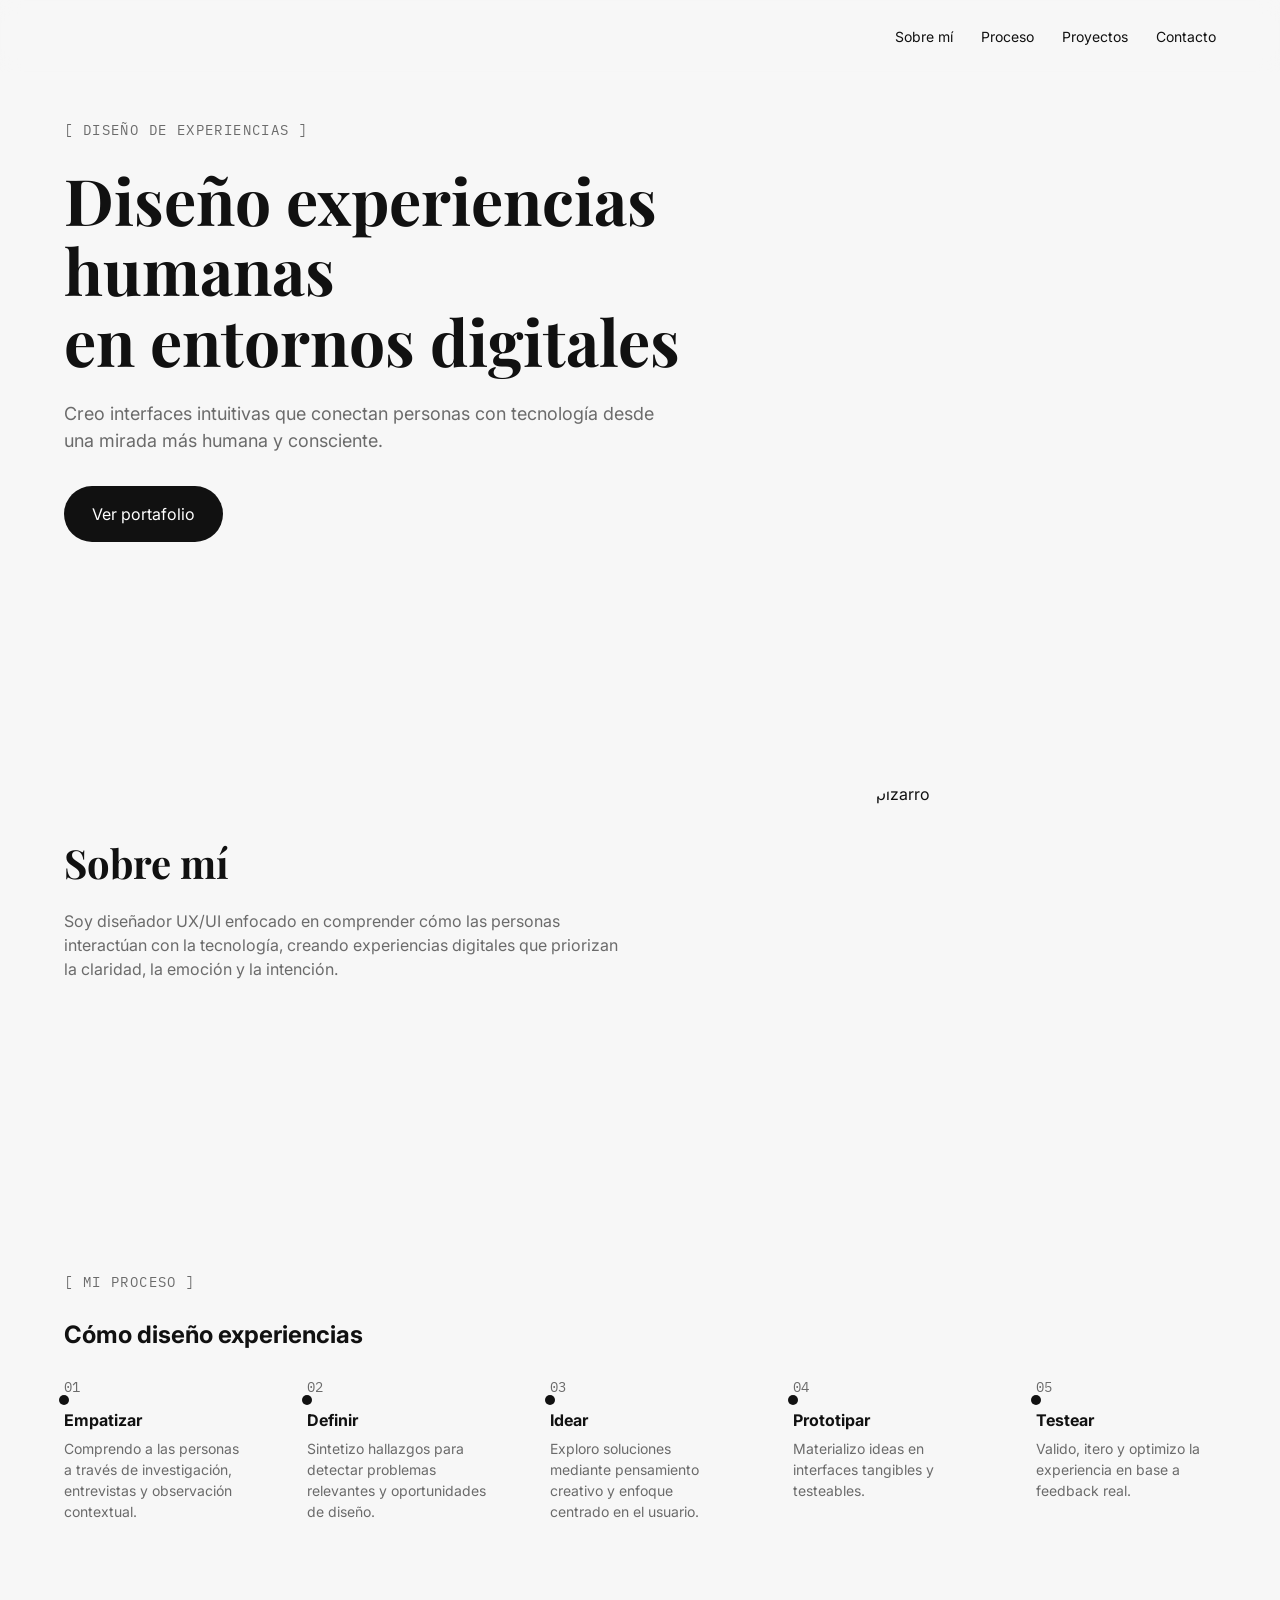
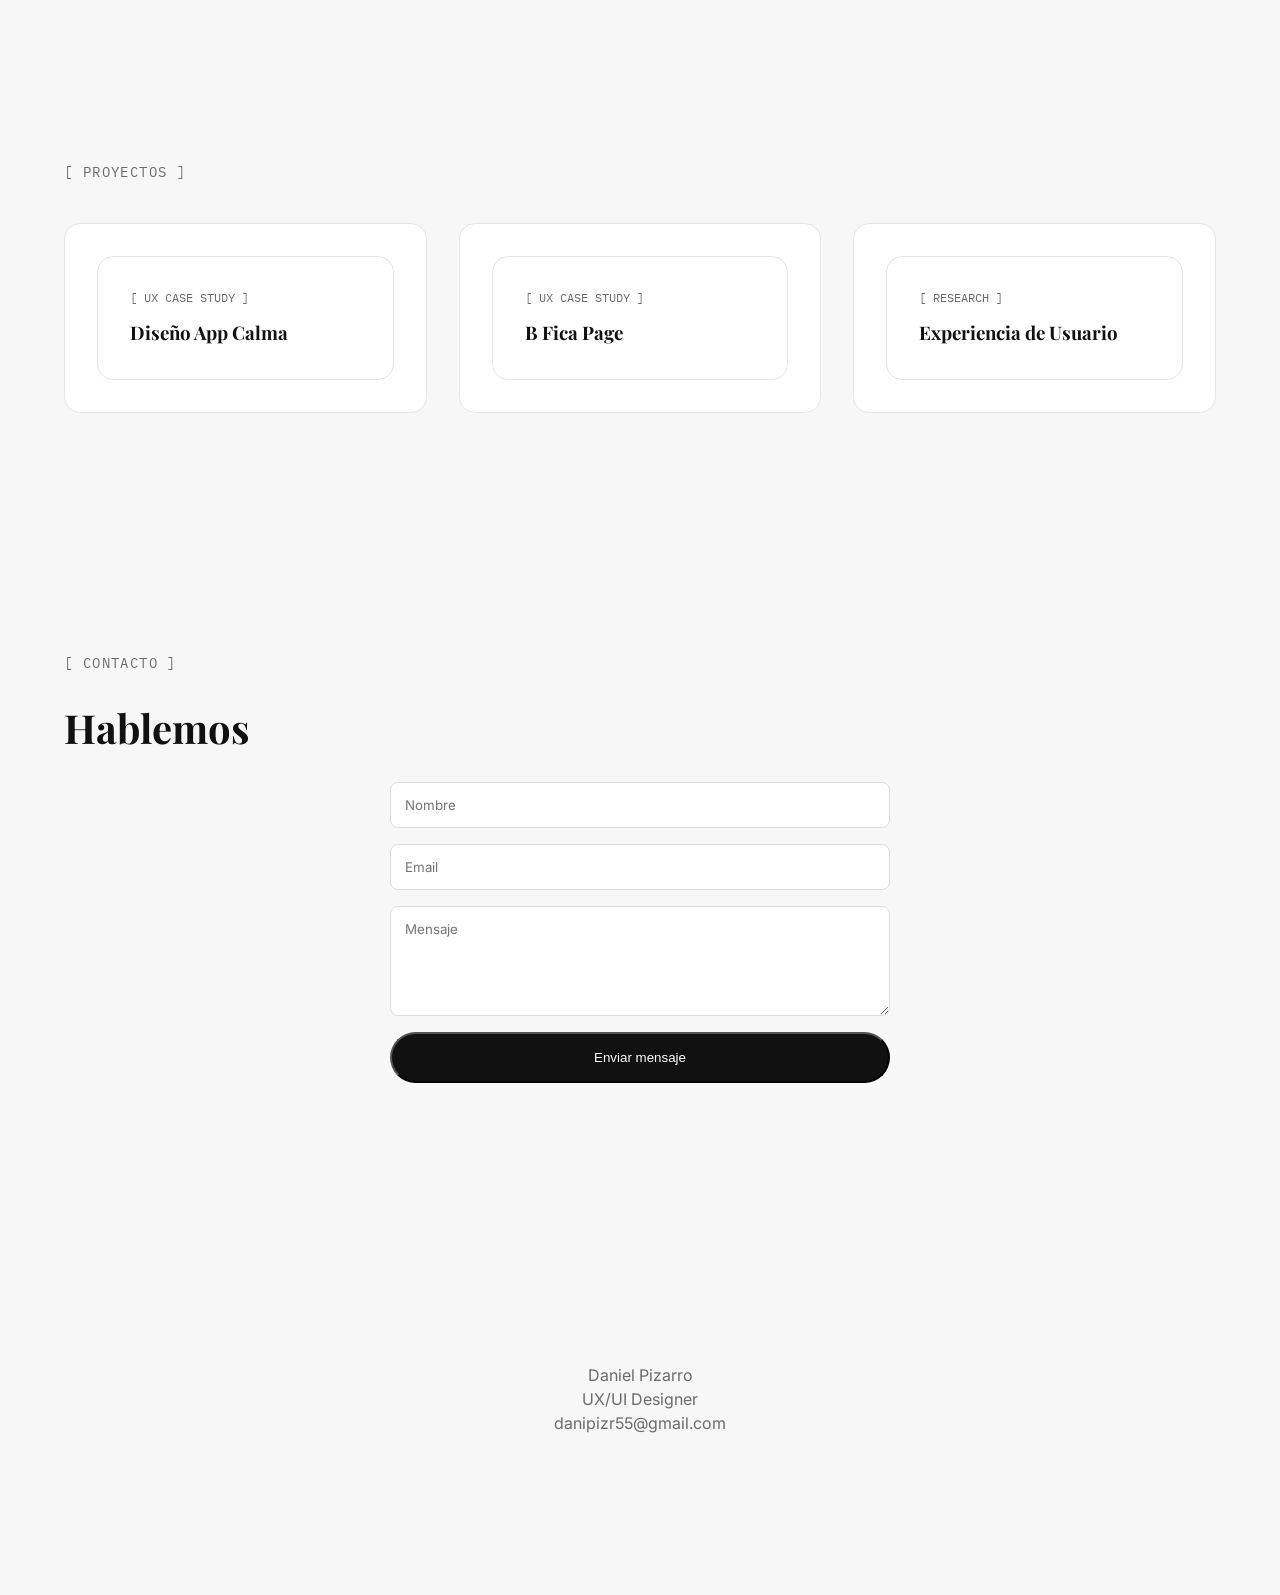
==== index.html @ aff78ce9 "Modifications to cards, images, and links" ====
<!doctype html>
<html lang="es">
  <head>
    <meta charset="UTF-8" />
    <meta name="viewport" content="width=device-width, initial-scale=1.0" />
    <title>Daniel Pizarro | UX/UI Designer | Human Digital Experience</title>

    <meta name="description" content="Portafolio UX/UI de Daniel Pizarro. Diseño experiencias humanas en entornos digitales, centradas en la claridad, la emoción y la conexión entre personas y tecnología.">

    <meta name="keywords" content="UX UI Chile, diseñador UX Chile, diseño de experiencia de usuario, interfaz de usuario, UX portfolio, Human Digital Experience">

    <meta name="author" content="Daniel Pizarro">
    <meta name="robots" content="index, follow">
    <meta property="og:title" content="Daniel Pizarro | UX/UI Designer">
    <meta property="og:description" content="Diseño experiencias humanas en entornos digitales. UX/UI con enfoque en conexión y claridad.">
    <meta property="og:type" content="website">
    <meta property="og:url" content="https://tuusuario.github.io/portafolio-ux/">
    <meta property="og:image" content="https://tuusuario.github.io/portafolio-ux/image/preview.png">
    <meta name="theme-color" content="#111111">
    <link rel="canonical" href="https://tuusuario.github.io/portafolio-ux/">
    <link rel="icon" href="image/favicon.png" type="image/png">
    <script type="application/ld+json">
              {
                "@context": "https://schema.org",
                "@type": "Person",
                "name": "Daniel Pizarro",
                "jobTitle": "UX/UI Designer",
                "url": "https://Danipizr.github.io/Portafolio_ux",
                "sameAs": [
                  "https://www.linkedin.com/in/daniel-patricio-pizarro-tapia-172256149/"
                ]
              }
</script>

    <!-- Google Fonts -->
    <link
      href="https://fonts.googleapis.com/css2?family=Playfair+Display:wght@400;500&family=Inter:wght@300;400;500&family=IBM+Plex+Mono:wght@400&display=swap"
      rel="stylesheet"    />
<!-- Enlace css -->
    <link rel="stylesheet" href="styles/base.css" />
    <link rel="stylesheet" href="styles/animacion.css"/>
<!-- Enlace js -->
    <script type="module" src="js/main.js" defer ></script>
    

  <body>
    <header>
            <nav class="navbar">
                <div class="container nav-content">
                    <p class="logo fade-in">DaniPiz</p>

                      <!-- BOTÓN HAMBURGUESA -->
                    <div class="menu-toggle" id="menu-toggle">☰</div>
                    <div class="nav-links" id="nav-links">
                      <a href="#about">Sobre mí</a>
                      <a href="#process">Proceso</a>
                      <a href="#projects">Proyectos</a>
                    <a href="#contact">Contacto</a>
                    </div>
                </div>
            </nav>
    </header>

    <!-- HERO -->
    <section class="hero">
      <div class="container">
        <p class="label">[ DISEÑO DE EXPERIENCIAS ]</p>

        <h1 class="hero-title hero-anim">
          Diseño experiencias humanas <br />
          en entornos digitales
        </h1>

        <p class="hero-description hero-anim delay-1">
          Creo interfaces intuitivas que conectan personas con tecnología desde
          una mirada más humana y consciente.
        </p>

        <a href="#projects" class="btn-primary hero-anim delay-2">
          Ver portafolio
        </a>

          </div>
    </section>

    <!-- SOBRE MI -->
<section class="about" id="about">
  <div class="container about-content">
    
    <div class="about-text">
      <h2>Sobre mí</h2>
      <p>
        Soy diseñador UX/UI enfocado en comprender cómo las personas
        interactúan con la tecnología, creando experiencias digitales que
        priorizan la claridad, la emoción y la intención.
      </p>
    </div>

    <div class="about-image">
      <img src="image/danielpizarro.png" alt="daniel pizarro" />
    </div>
  </div>
  </section>

     <!-- Proceso -->
  <section class="process" id="process">
  <div class="container">
    <p class="label">[ MI PROCESO ]</p>

    <h2>Cómo diseño experiencias</h2> <br>

    <div class="process-list">

      <div class="process-item">
        <span class="process-number">01</span>
        <div>
          <h3>Empatizar</h3>
          <p>Comprendo a las personas a través de investigación, entrevistas y observación contextual.</p>
        </div>
      </div>

      <div class="process-item">
        <span class="process-number">02</span>
        <div>
          <h3>Definir</h3>
          <p>Sintetizo hallazgos para detectar problemas relevantes y oportunidades de diseño.</p>
        </div>
      </div>

      <div class="process-item">
        <span class="process-number">03</span>
        <div>
          <h3>Idear</h3>
          <p>Exploro soluciones mediante pensamiento creativo y enfoque centrado en el usuario.</p>
        </div>
      </div>

      <div class="process-item">
        <span class="process-number">04</span>
        <div>
          <h3>Prototipar</h3>
          <p>Materializo ideas en interfaces tangibles y testeables.</p>
        </div>
      </div>

      <div class="process-item">
        <span class="process-number">05</span>
        <div>
          <h3>Testear</h3>
          <p>Valido, itero y optimizo la experiencia en base a feedback real.</p>
        </div>
      </div>

    </div>
  </div>
</section>
  <!-- PROYECTOS -->
<section class="projects" id="projects">
  <div class="container">
    <p class="label">[ PROYECTOS ]</p>

    <div class="project-grid">

      <div class="card">
      <a href="cases/proyecto-calma.html" class="card">
        <p class="card-label">[ UX CASE STUDY ]</p>
        <h3>Diseño App Calma</h3>
      </a>
      </div>
      
      
      <div class="card">
        <a href="cases/b_fica_page.html" class="card">
        <p class="card-label">[ UX CASE STUDY ]</p>
        <h3>B Fica Page</h3>
        </a>
      </div>

      <div class="card">
        <a href="#" class="card">
        <p class="card-label">[ RESEARCH ]</p>
        <h3>Experiencia de Usuario</h3>
        </a>
      </div>
      </div>
  </div>
</section>

<section class="contact" id="contact">
  <div class="container">
    <p class="label">[ CONTACTO ]</p>

    <h2>Hablemos</h2>

    <form class="contact-form">
      
      <input type="text" placeholder="Nombre" required />
      
      <input type="email" placeholder="Email" required />
      
      <textarea placeholder="Mensaje" rows="5" required></textarea>

      <button type="submit" class="btn-primary">
        Enviar mensaje
      </button>

    </form>
  </div>
</section>

    <!-- FOOTER -->
    <footer class="footer">
      <div class="container">
        <p>Daniel Pizarro</p>
        <p>UX/UI Designer</p>
        <p>danipizr55@gmail.com</p>
      </div>
    </footer>
  </body>
</html>
---- styles/base.css ----
/* RESET */
* {
  margin: 0;
  padding: 0;
  box-sizing: border-box;
}

/* VARIABLES */
:root {
  --color-bg: #f7f7f7;
  --color-text: #111111;
  --color-secondary: #6b6b6b;
}

/* Hace que la navegación se sienta fluida y profesional */
html {
  scroll-behavior: smooth;
}
/* BASE */
body {
  font-family: "Inter", sans-serif;
  background: var(--color-bg);
  color: var(--color-text);
  line-height: 1.5;
}

/* Esto “empuja” el scroll para que no tape el contenido */
section {
  scroll-margin-top: 100px;
}


/* CONTAINER */
.container {
  max-width: 1200px;
  margin: 0 auto;
  padding: 120px 24px;
}

/* LABEL */
.label {
  font-family: "IBM Plex Mono", monospace;
  font-size: 14px;
  letter-spacing: 0.1em;
  color: var(--color-secondary);
  margin-bottom: 24px;
}

.navbar {
  position: fixed;
  width: 100%;
  top: 0;
  background: rgba(247,247,247,0.8);
  backdrop-filter: blur(10px);
  z-index: 100;
}
/* Nav */
.nav-content {
  display: flex;
  justify-content: space-between;
  align-items: center;
  padding: 24px;
}

.logo {
  font-family: 'IBM Plex Mono', monospace;
  text-decoration: none;
  color: var(--color-text);
}

.nav-links a { 
  margin-left: 24px;
  text-decoration: none;
  color: var(--color-text);
  font-size: 14px;
} 
/* BOTÓN HAMBURGUESA */
.menu-toggle {
  display: none;
  font-size: 1.8rem;
  cursor: pointer;
}


/* HERO */
.hero-title {
  font-family: "Playfair Display", serif;
  font-size: 64px;
  line-height: 1.1;
  margin-bottom: 24px;
  max-width: 800px;
}

.hero-description {
  font-size: 18px;
  max-width: 600px;
  color: var(--color-secondary);
  margin-bottom: 32px;
}

/* BUTTON */
.btn-primary {
  display: inline-block;
  padding: 16px 28px;
  background: var(--color-text);
  color: white;
  text-decoration: none;
  border-radius: 999px;
  transition: 0.3s ease;
}

.btn-primary:hover {
  opacity: 0.8;
}

/* META */
.hero-meta {
  margin-top: 48px;
  font-family: "IBM Plex Mono", monospace;
  font-size: 14px;
  color: var(--color-secondary);
}

/* ABOUT */
.about h2 {
  font-family: "Playfair Display", serif;
  font-size: 40px;
  margin-bottom: 16px;
}

.about p {
  max-width: 600px;
  color: var(--color-secondary);
}

.about-content {
  display: flex;
  align-items: center;
  justify-content: space-between;
  gap: 2rem;
  flex-wrap: wrap;
}

.about-text {
  flex: 1;
  min-width: 280px;
}

.about-image {
  flex: 1;
  display: flex;
  justify-content: center;
}

.about-image img {
  width: 250px;
  height: 250px;
  object-fit: cover;
  border-radius: 50%; /* efecto circular */
  filter: grayscale(100%); /* estilo más conceptual */
  transition: all 0.4s ease;
}

.about-image img:hover {
  filter: grayscale(0%);
  transform: scale(1.05);
  border: 2px solid rgba(255,255,255,0.1);
}

/* PROCESS */
.process-list {
  display: flex;
  flex-direction: row;
  justify-content: space-between;
  gap: 40px;
  position: relative;
}

/* LÍNEA HORIZONTAL */
.process-list::before {
  content: "";
  position: absolute;
  top: 20px;
  left: 0;
  width: 100%;
  height: 1px;
  background: #ddd;
}

/* ITEM */
.process-item {
  display: flex;
  flex-direction: column;
  align-items: flex-start;
  max-width: 180px;
  position: relative;
}

/* NÚMERO */
.process-number {
  font-family: "IBM Plex Mono", monospace;
  font-size: 14px;
  color: var(--color-secondary);
  margin-bottom: 10px;
}

/* TEXTO */
.process-item h3 {
  font-size: 16px;
  margin-bottom: 6px;
}

.process-item p {
  font-size: 14px;
  color: var(--color-secondary);
}

@media (max-width: 768px) {

  .process-list {
    flex-direction: column;
    gap: 40px;
  }

  /* línea vertical */
  .process-list::before {
    top: 0;
    left: 10px;
    width: 1px;
    height: 100%;
  }

  .process-item {
    flex-direction: row;
    gap: 20px;
    max-width: 100%;
  }

  .process-number {
    min-width: 30px;
  }

}
/* PROJECTS */
.project-grid {
  display: grid;
  grid-template-columns: repeat(3, 1fr);
  gap: 32px;
  margin-top: 40px;
}

.card {
  padding: 32px;
  border: 1px solid #e5e5e5;
  border-radius: 16px;
  background: white;
  transition: 0.3s ease;
}

.card:hover {
  transform: translateY(-5px);
}

.card-label {
  font-family: "IBM Plex Mono", monospace;
  font-size: 12px;
  color: var(--color-secondary);
  margin-bottom: 12px;
}

.card h3 {
  font-family: "Playfair Display", serif;
}


/* formulario de contacto */
.contact h2 {
  font-family: "Playfair Display", serif;
  font-size: 40px;
  margin-bottom: 24px;
}

.contact-form {
  display: flex;
  flex-direction: column;
  gap: 16px;
  max-width: 500px;
  margin: auto;
}

.contact-form input,
.contact-form textarea {
  padding: 14px;
  border: 1px solid #ddd;
  border-radius: 8px;
  font-family: "Inter", sans-serif;
}

.contact-form input:focus,
.contact-form textarea:focus {
  outline: none;
  border-color: var(--color-text);
}
/* FOOTER */
.footer {
  padding: 40px 24px;
  text-align: center;
  color: var(--color-secondary);
}

/* RESPONSIVE */
@media (max-width: 900px) {
  .hero-title {
    font-size: 42px;
  }

  .project-grid {
    grid-template-columns: 1fr;
  }

  .container {
    padding: 24px 24px;
  }
}

/* MOBILE */
@media (max-width: 768px) {
  .menu-toggle {
    display: block;
  }

  .nav-links {
    position: absolute;
    top: 70px;
    right: 0;
    background:var(--color-bg);
    width: 100%;
    display: flex;
    flex-direction: column;
    align-items: center;
    gap: 1.5rem;
    /* padding: 2rem 0; */

    /* oculto por defecto */
    opacity: 0;
    transform: translateY(-10px);
    pointer-events: none;

    transition: all 0.3s ease;
  }


  .nav-links.active {
    opacity: 1;
    transform: translateY(0);
    pointer-events: auto;
  }
    .hero {
    padding-top: 140px; /* espacio para navbar */
  }

  .hero-title {
    font-size: 32px;
    line-height: 1.2;
  }

  .hero-description {
    font-size: 16px;
    line-height: 1.5;
  }

  .hero-meta {
    font-size: 12px;
  }

  .container {
    padding: 40px 20px;
  }
}


/* línea base */
.process-list::before {
  content: "";
  position: absolute;
  top: 20px;
  left: 0;
  width: 100%;
  height: 1px;
  background: #ddd;

  transform: scaleX(0);
  transform-origin: left;
  transition: transform 1s ease;
}

/* cuando aparece */
.process-list.visible::before {
  transform: scaleX(1);
}

.process-item {
  transition: transform 0.3s ease, opacity 0.3s ease;
}

.process-item:hover {
  transform: translateY(-8px);
}

/* efecto foco */
.process-list:hover .process-item {
  opacity: 0.4;
}

.process-list .process-item:hover {
  opacity: 1;
}

.process-item::before {
  content: "";
  position: absolute;
  top: 18px;
  left: -5px;
  width: 10px;
  height: 10px;
  background: var(--color-text);
  border-radius: 50%;
  transition: transform 0.3s ease;
}

.process-item:hover::before {
  transform: scale(1.5);
}

/* cases */
/* =========================
   CASE STUDY
========================= */

.case-hero h1 {
  font-family: "Playfair Display", serif;
  font-size: 48px;
  margin-bottom: 16px;
}

.case-subtitle {
  font-size: 18px;
  color: var(--color-secondary);
  max-width: 600px;
}

/* SECCIONES */
.case-section {
  padding: 80px 0;
}

/* GRID CONTEXTO */
.case-grid {
  display: grid;
  grid-template-columns: 2fr 1fr;
  gap: 40px;
}

.case-meta {
  font-size: 14px;
  color: var(--color-secondary);
}

/* TEXTO */
.case-text {
  max-width: 700px;
}

/* PROCESO */
.case-steps {
  display: grid;
  grid-template-columns: repeat(3, 1fr);
  gap: 24px;
  margin-top: 40px;
}

.step {
  border: 1px solid #eee;
  padding: 24px;
  border-radius: 12px;
  background: white;
  transition: 0.3s ease;
}

.step:hover {
  transform: translateY(-5px);
}

/* MOBILE */
@media (max-width: 768px) {

  .case-hero h1 {
    font-size: 32px;
  }

  .case-grid {
    grid-template-columns: 1fr;
  }

  .case-steps {
    grid-template-columns: 1fr;
  }

}
.card {
  text-decoration: none;
  color: inherit;
  display: block;
}
---- styles/animacion.css ----
.fade-in {
  opacity: 0;
  transform: translateY(20px);
  transition: all 0.6s ease;
}

.fade-in.visible {
  opacity: 1;
  transform: translateY(0);
}

.hero-anim {
  opacity: 0;
  transform: translateY(30px);
  animation: fadeUp 0.8s ease forwards;
}

.delay-1 {
  animation-delay: 0.3s;
}

.delay-2 {
  animation-delay: 0.6s;
}

@keyframes fadeUp {
  to {
    opacity: 1;
    transform: translateY(0);
  }
}
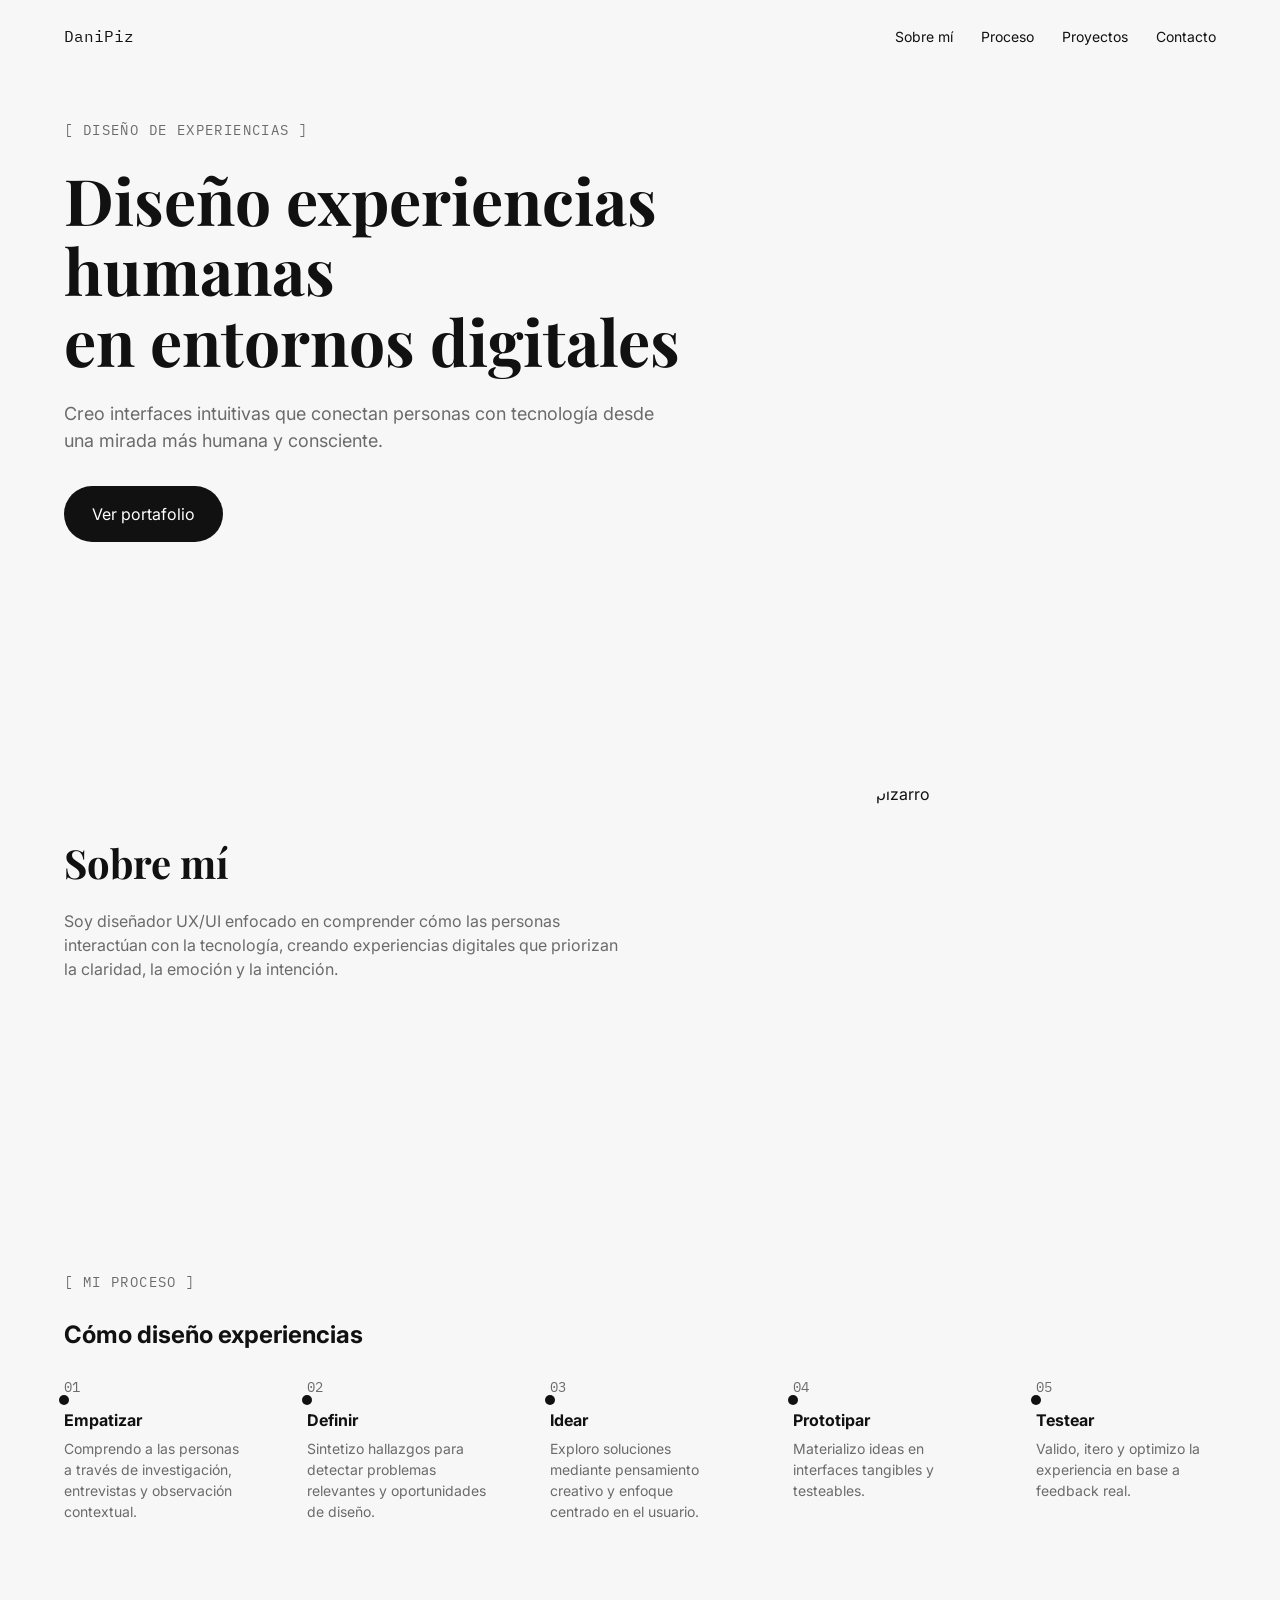
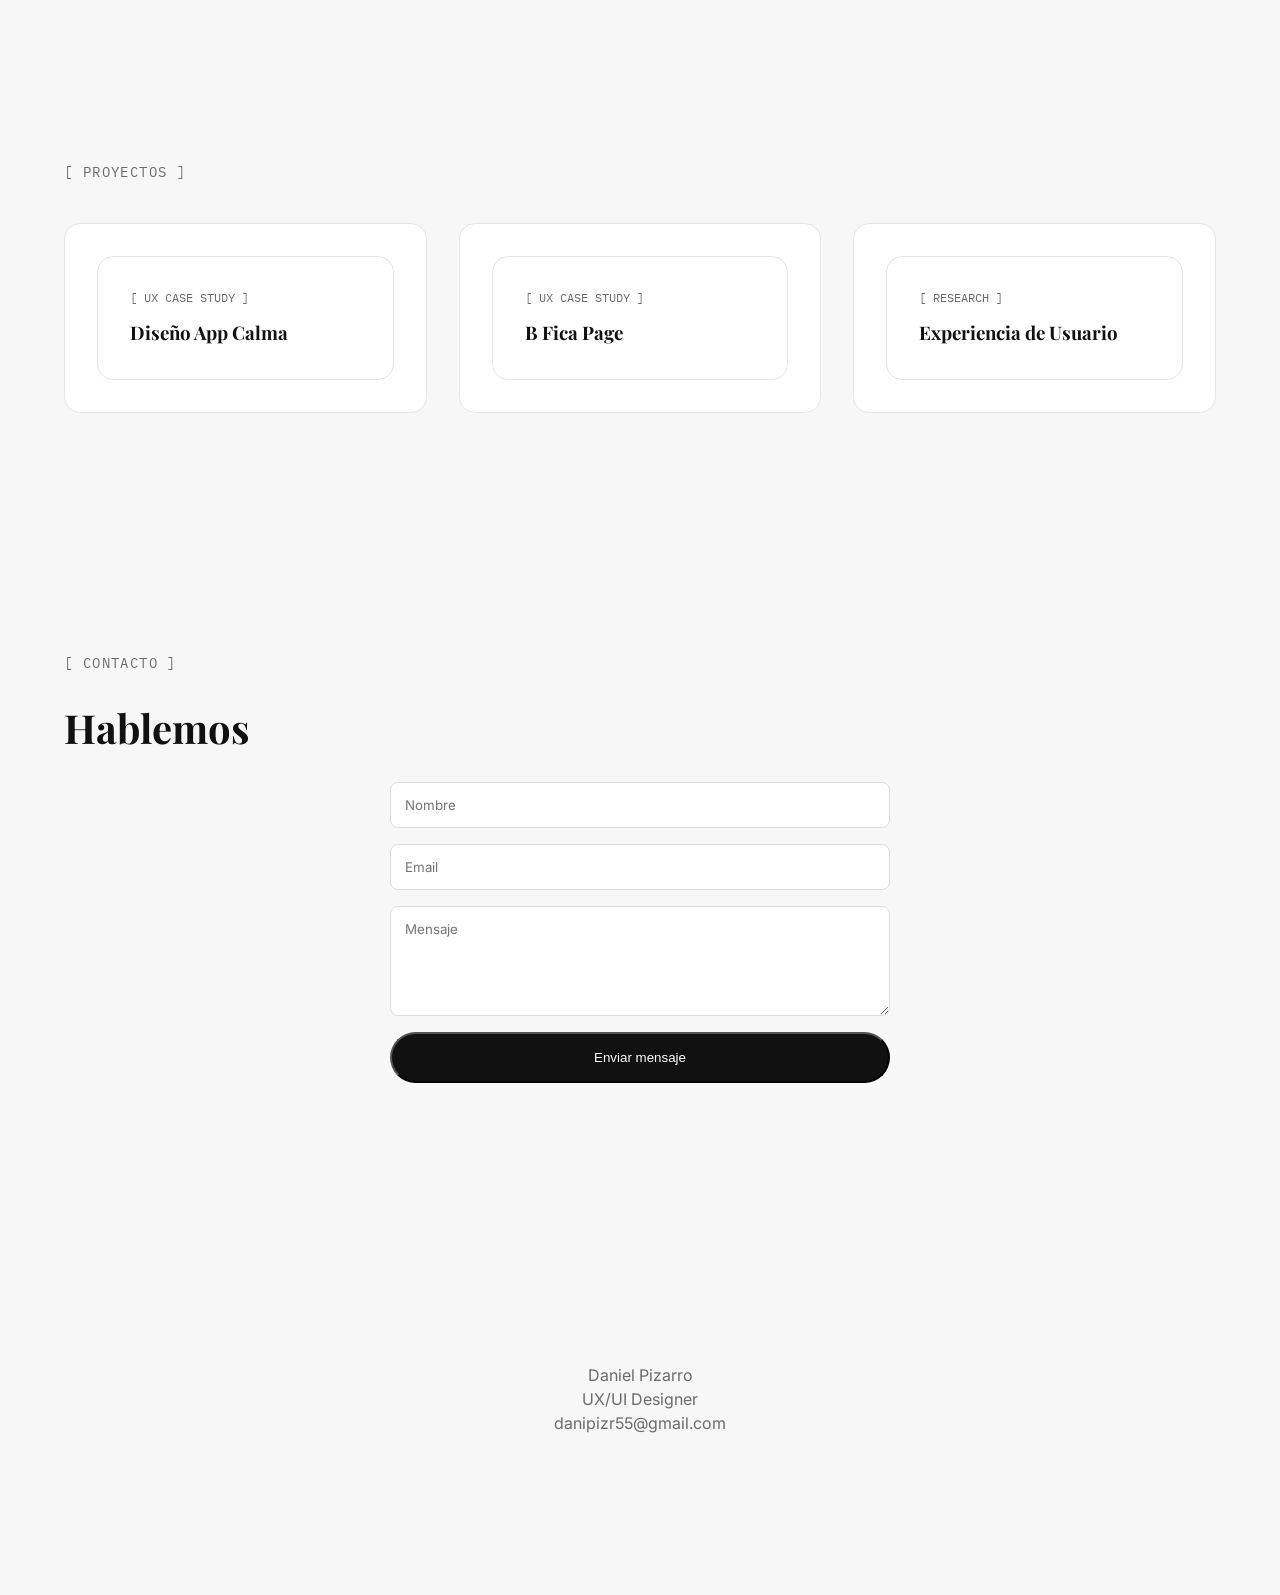
==== commit a03af078: "Ajustes image" ====
--- a/index.html
+++ b/index.html
@@ -47,7 +47,7 @@
     <header>
             <nav class="navbar">
                 <div class="container nav-content">
-                    <p class="logo fade-in">DaniPiz</p>
+                    <p class="logo">DaniPiz</p>
 
                       <!-- BOTÓN HAMBURGUESA -->
                     <div class="menu-toggle" id="menu-toggle">☰</div>
@@ -97,12 +97,12 @@
     </div>
 
     <div class="about-image">
-      <img src="image/danielpizarro.png" alt="daniel pizarro" />
+      <img src="./image/danielpizarro.png" alt="daniel pizarro" />
     </div>
   </div>
   </section>
 
-     <!-- Proceso -->
+      <!-- Proceso -->
   <section class="process" id="process">
   <div class="container">
     <p class="label">[ MI PROCESO ]</p>
--- a/styles/base.css
+++ b/styles/base.css
@@ -434,7 +434,7 @@
 
 /* cases */
 /* =========================
-   CASE STUDY
+    CASE STUDY
 ========================= */
 
 .case-hero h1 {
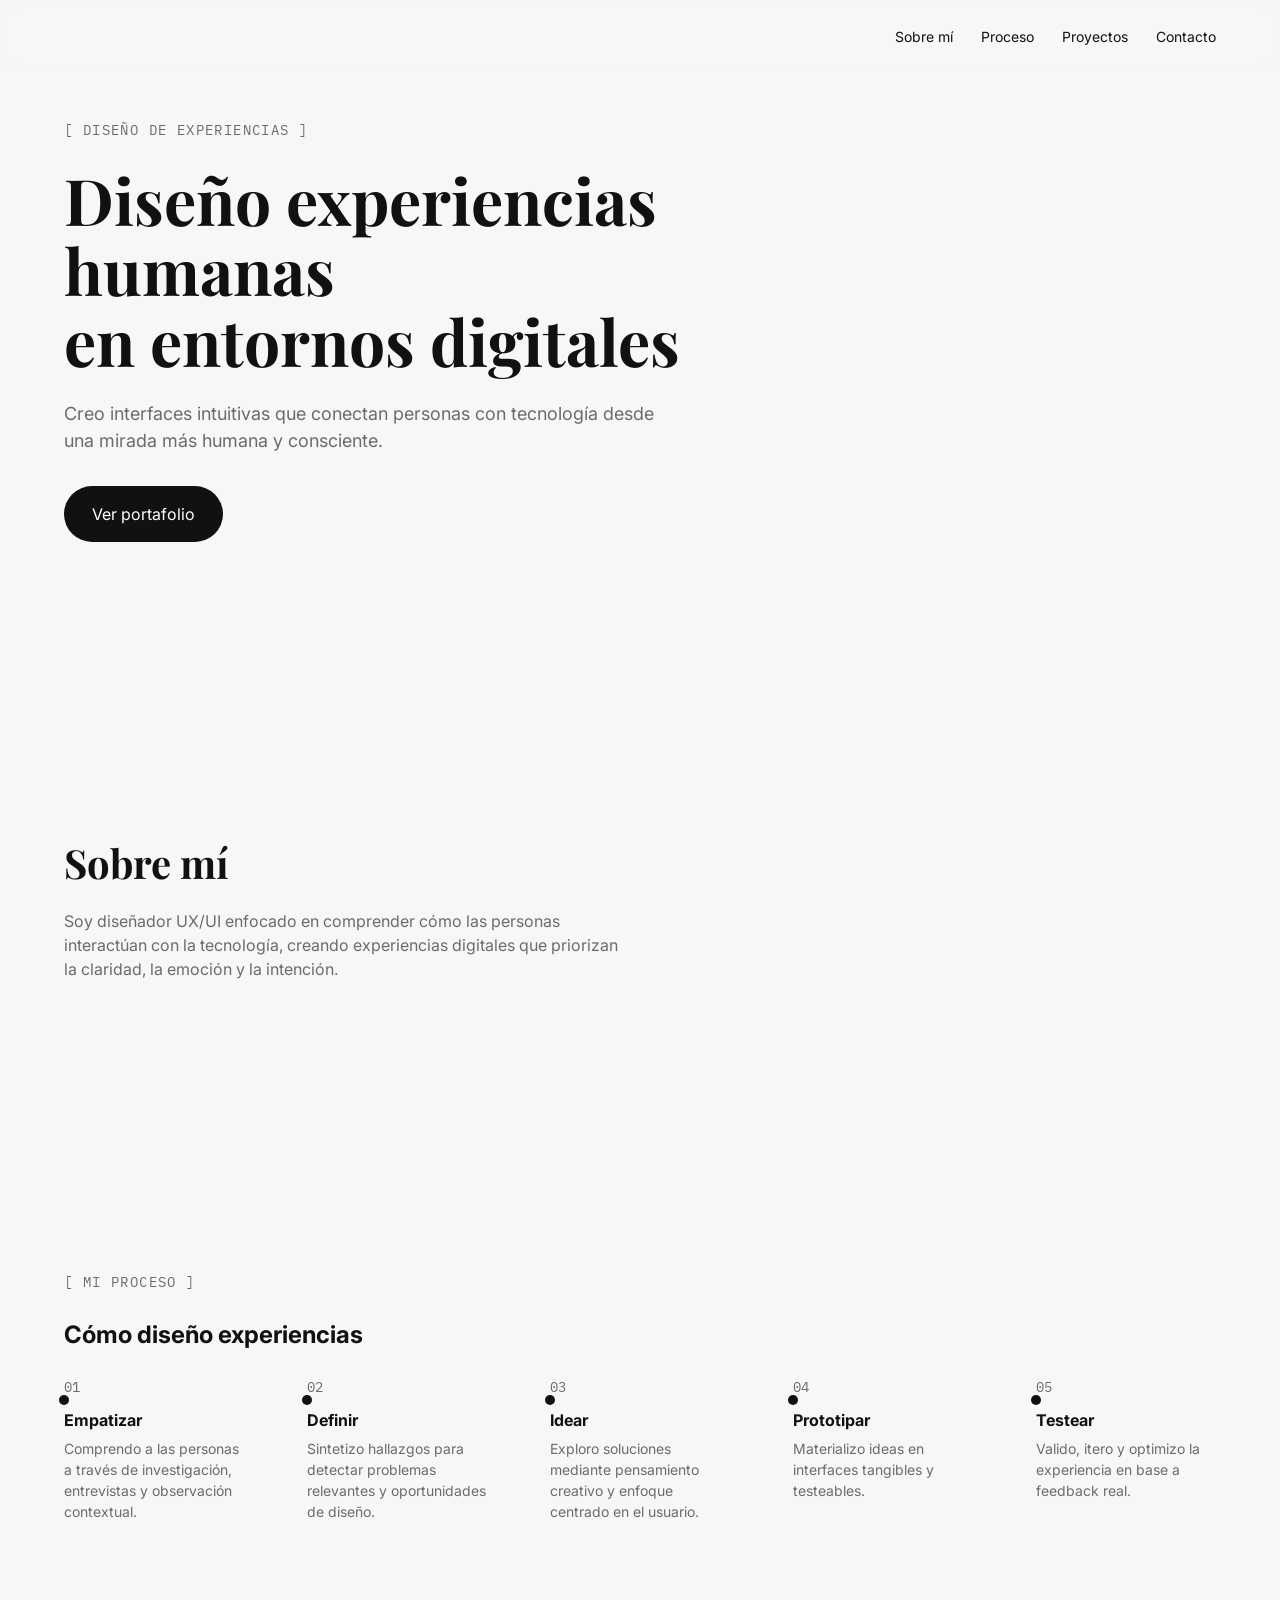
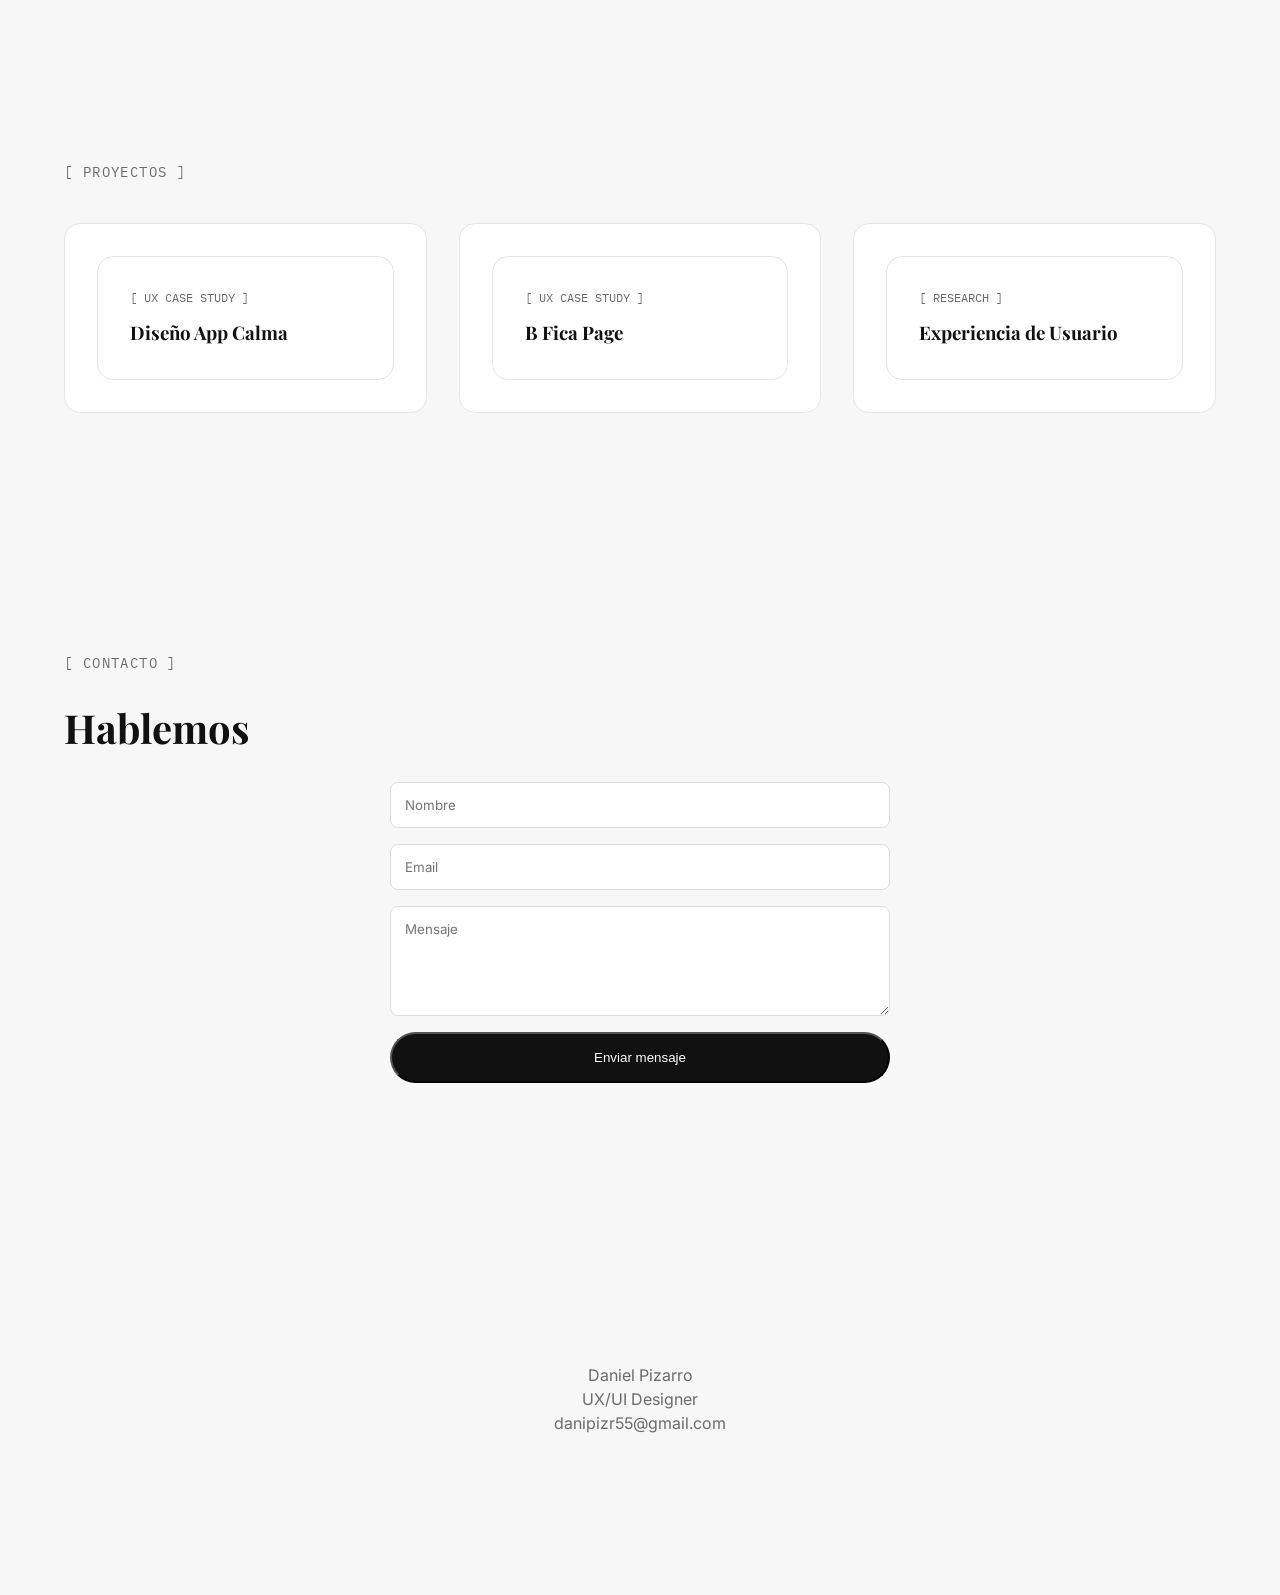
==== commit e9cecbcc: "js link" ====
--- a/index.html
+++ b/index.html
@@ -40,14 +40,14 @@
     <link rel="stylesheet" href="styles/base.css" />
     <link rel="stylesheet" href="styles/animacion.css"/>
 <!-- Enlace js -->
-    <script type="module" src="js/main.js" defer ></script>
+    <script  type="module" src="js/main.js" defer></script>
     
 
   <body>
     <header>
             <nav class="navbar">
                 <div class="container nav-content">
-                    <p class="logo">DaniPiz</p>
+                    <p class="logo fade-in">DaniPiz</p>
 
                       <!-- BOTÓN HAMBURGUESA -->
                     <div class="menu-toggle" id="menu-toggle">☰</div>
@@ -96,8 +96,8 @@
       </p>
     </div>
 
-    <div class="about-image">
-      <img src="./image/danielpizarro.png" alt="daniel pizarro" />
+    <div class="about-image fade-in">
+      <img src="image/danielpizarro.png" alt="daniel pizarro" />
     </div>
   </div>
   </section>
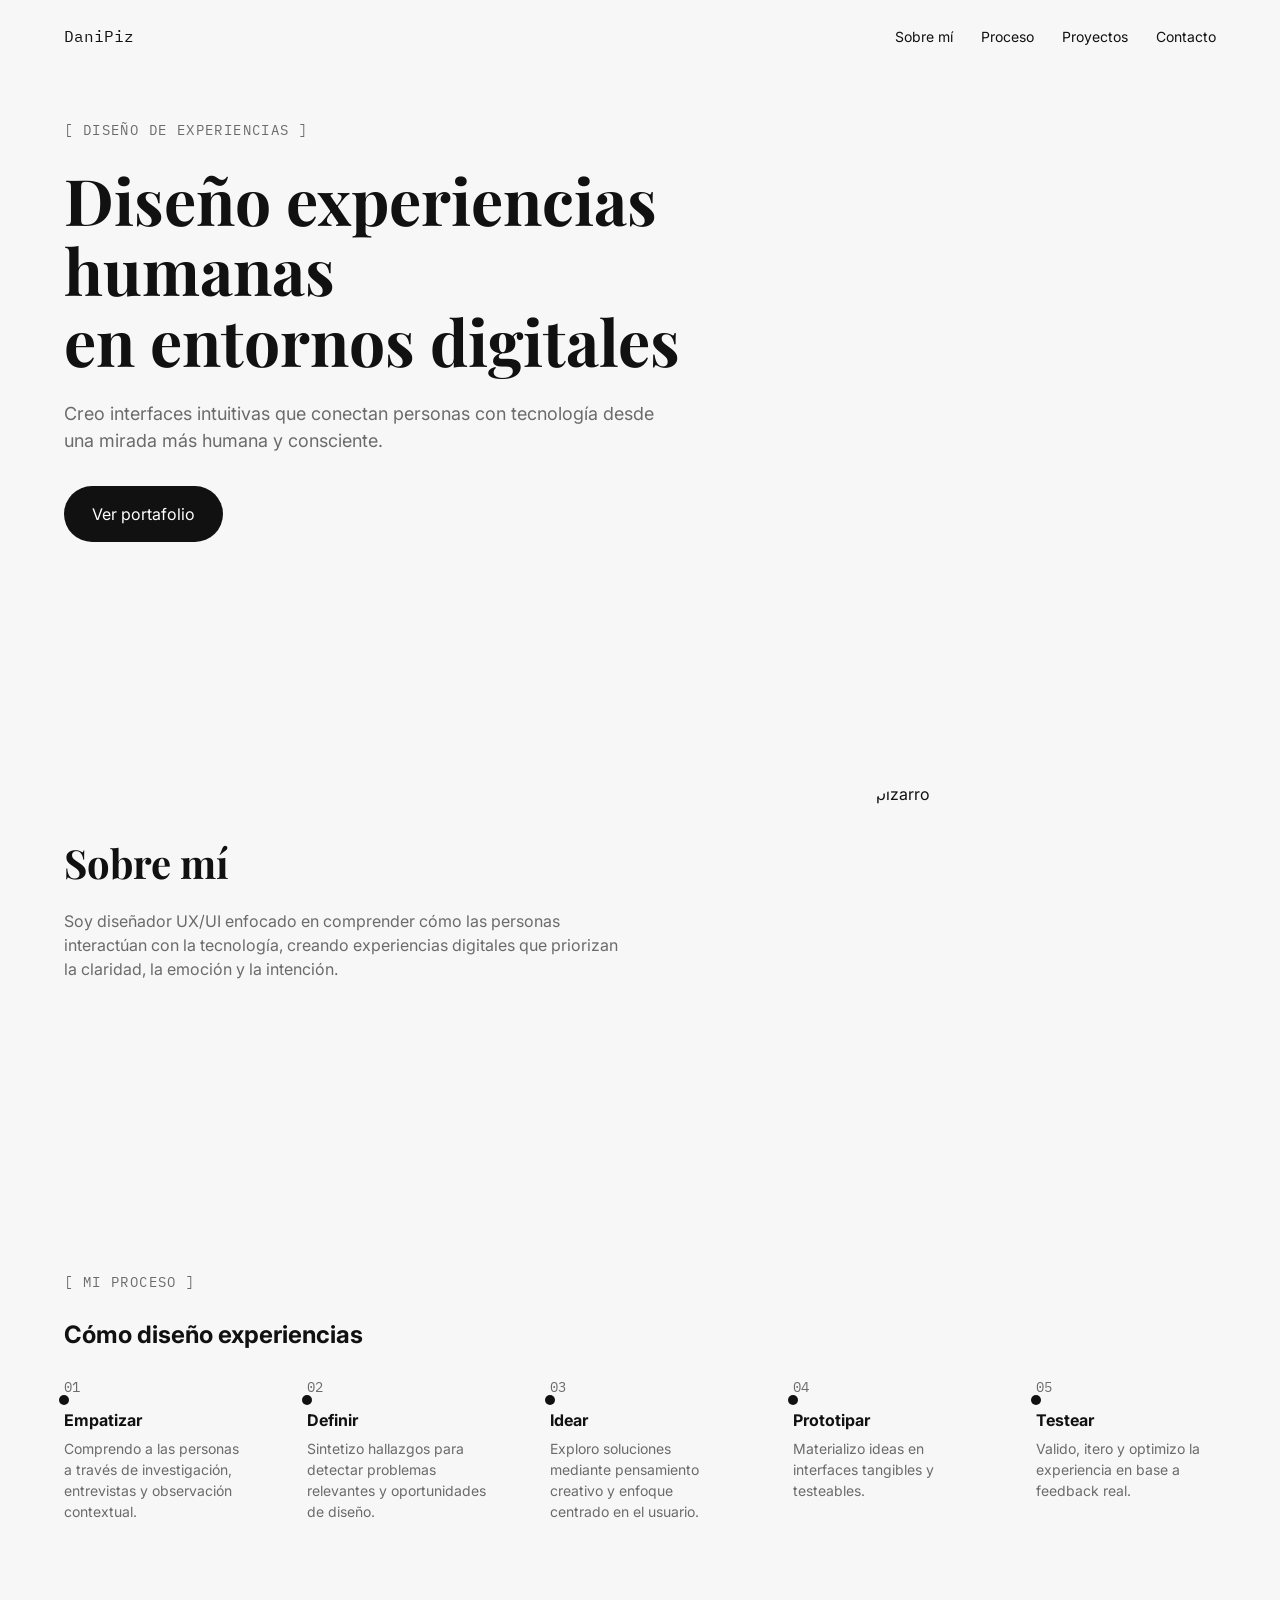
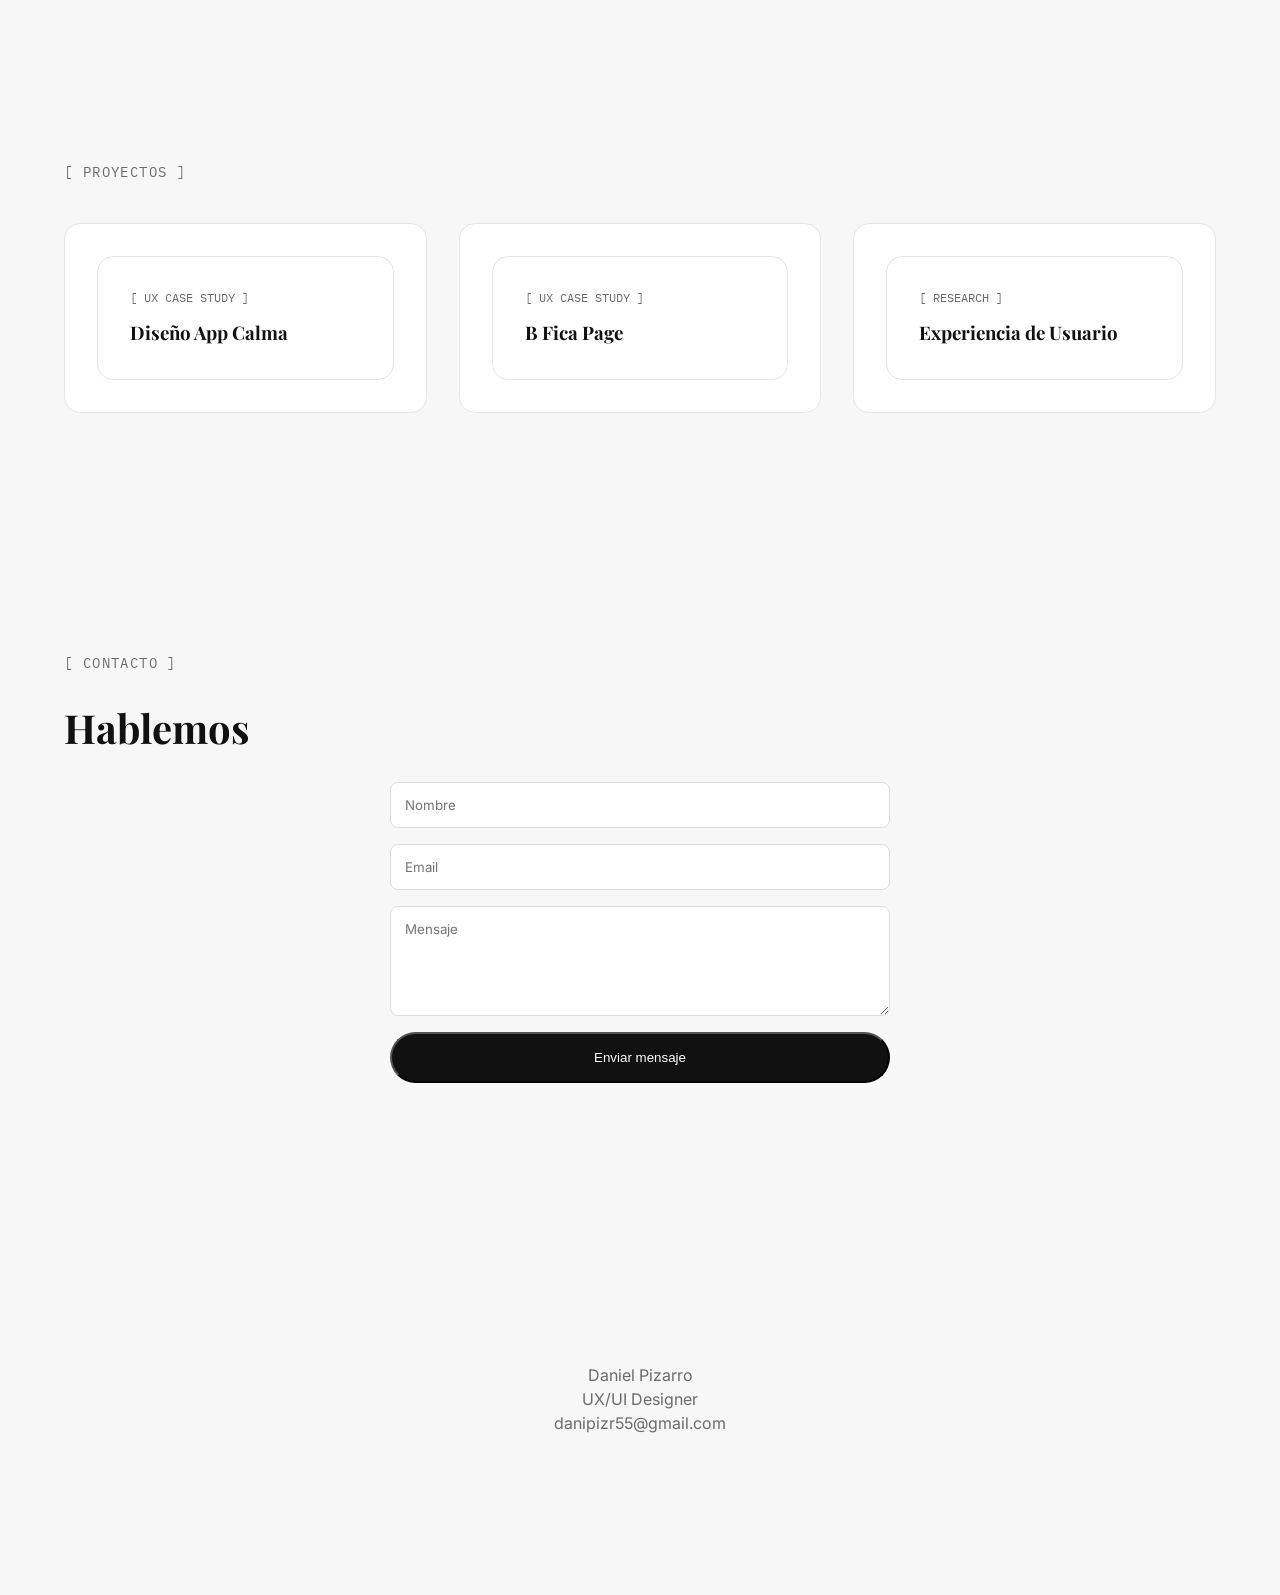
==== commit c4bf0ad0: "image/danielpizarro.png" alt="daniel pizarro" />     </div> </div>" ====
--- a/index.html
+++ b/index.html
@@ -40,14 +40,14 @@
     <link rel="stylesheet" href="styles/base.css" />
     <link rel="stylesheet" href="styles/animacion.css"/>
 <!-- Enlace js -->
-    <script  type="module" src="js/main.js" defer></script>
+    <script src="js/main.js" defer></script>
     
 
   <body>
     <header>
             <nav class="navbar">
                 <div class="container nav-content">
-                    <p class="logo fade-in">DaniPiz</p>
+                    <p class="logo">DaniPiz</p>
 
                       <!-- BOTÓN HAMBURGUESA -->
                     <div class="menu-toggle" id="menu-toggle">☰</div>
@@ -96,7 +96,7 @@
       </p>
     </div>
 
-    <div class="about-image fade-in">
+    <div class="about-image">
       <img src="image/danielpizarro.png" alt="daniel pizarro" />
     </div>
   </div>
